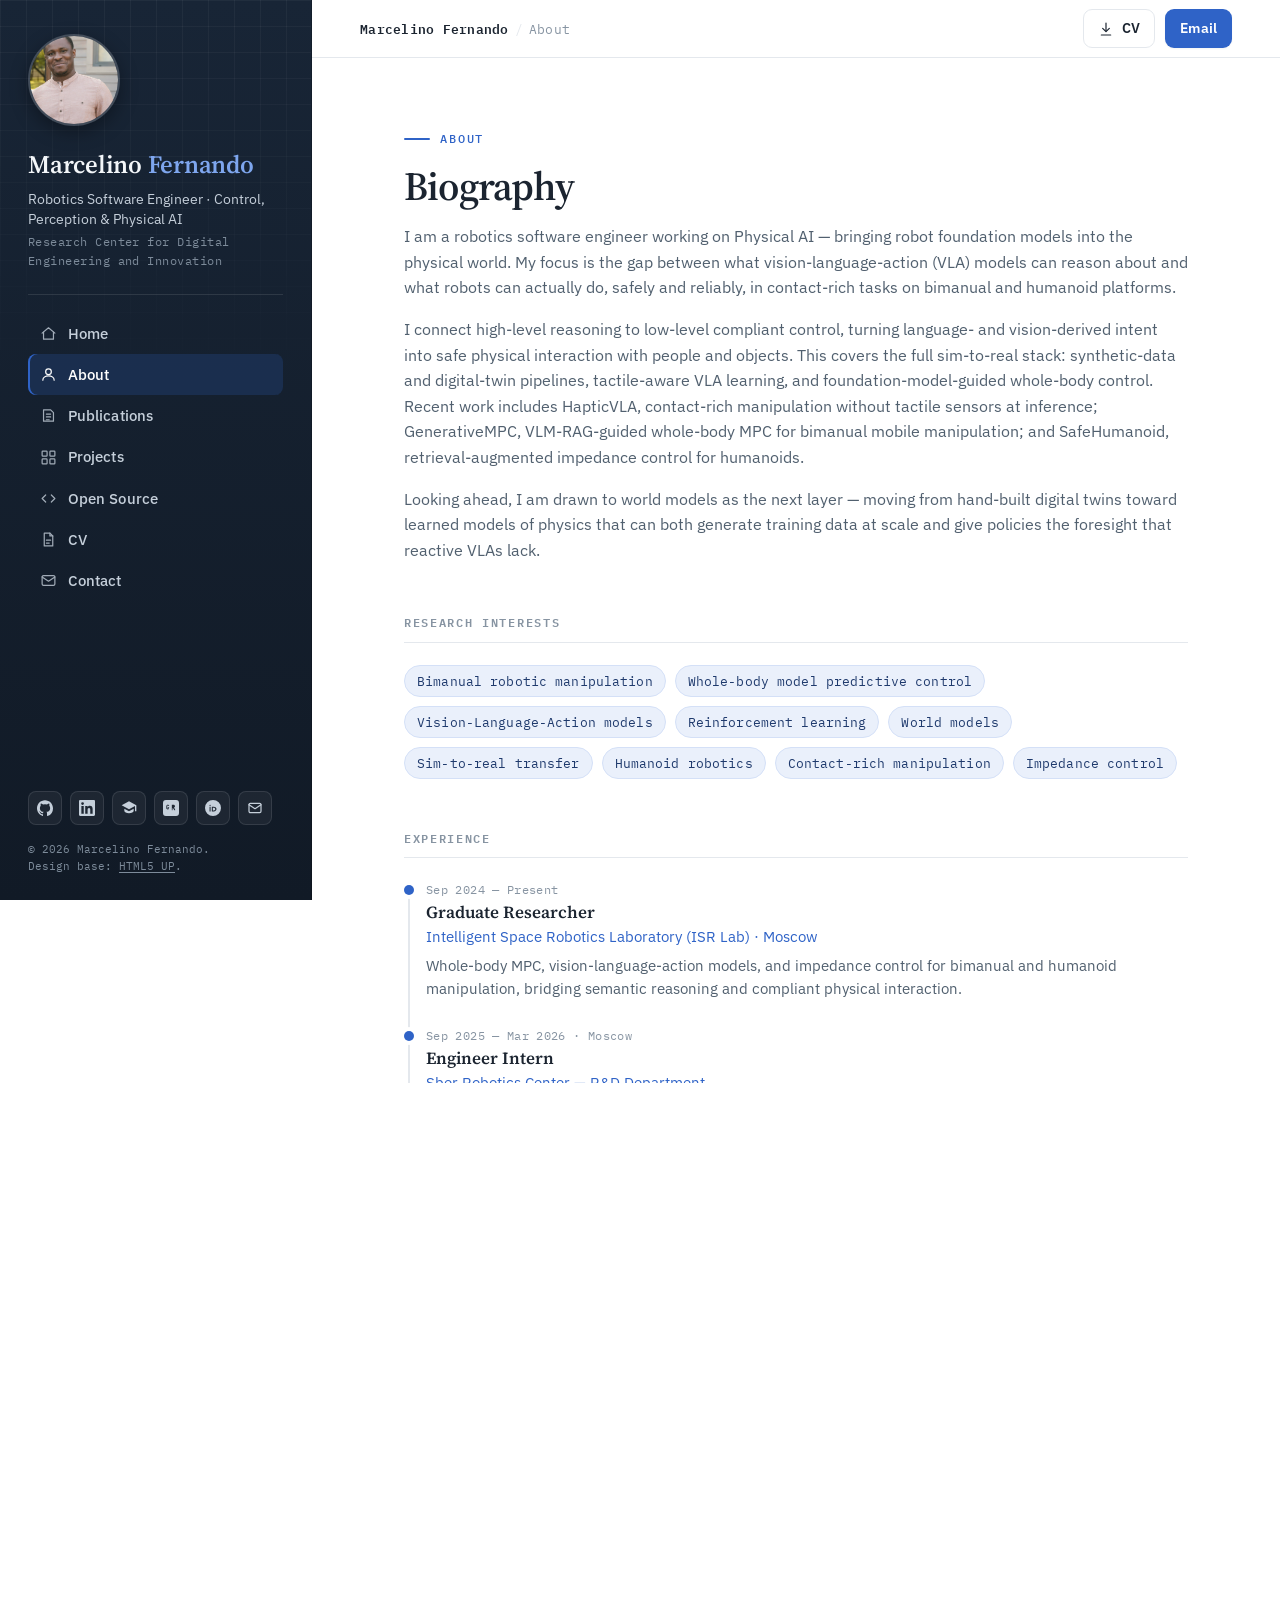
==== about.html @ 9e0f26bd "Launch personal website" ====
<!DOCTYPE html>
<!--
	Marcelino Fernando — About. HTML5 UP "Prologue" base (html5up.net, CCA 3.0).
-->
<html lang="en">
	<head>
		<meta charset="utf-8" />
		<title>About — Marcelino Fernando</title>
		<meta name="viewport" content="width=device-width, initial-scale=1" />
		<meta name="description" content="About Marcelino Fernando — biography, research interests, experience, awards, and personal interests." />
		<link rel="stylesheet" href="assets/css/design.css" />
	</head>
	<body>

		<aside class="sidebar" id="sidebar">
			<div class="side-id">
				<img class="side-photo" src="images/profile.jpg" alt="Portrait of Marcelino Fernando" />
				<p class="side-name">Marcelino <span class="me">Fernando</span></p>
				<p class="side-role">Robotics Software Engineer · Control, Perception &amp; Physical AI</p>
				<p class="side-affil">Research Center for Digital Engineering and Innovation</p>
			</div>
			<div class="side-divider"></div>
			<nav class="nav" aria-label="Primary">
				<ul>
					<li><a href="index.html"><svg class="nav-ico" viewBox="0 0 24 24" fill="none" stroke="currentColor" stroke-width="1.7" stroke-linecap="round" stroke-linejoin="round" aria-hidden="true"><path d="M3 11.5 12 4l9 7.5"/><path d="M5 10v10h14V10"/></svg>Home</a></li>
					<li><a href="about.html" class="active"><svg class="nav-ico" viewBox="0 0 24 24" fill="none" stroke="currentColor" stroke-width="1.7" stroke-linecap="round" stroke-linejoin="round" aria-hidden="true"><circle cx="12" cy="8" r="4"/><path d="M4 20c0-4 4-6 8-6s8 2 8 6"/></svg>About</a></li>
					<li><a href="publications.html"><svg class="nav-ico" viewBox="0 0 24 24" fill="none" stroke="currentColor" stroke-width="1.7" stroke-linecap="round" stroke-linejoin="round" aria-hidden="true"><path d="M5 4h10l4 4v12H5z"/><path d="M9 10h6M9 14h6M9 18h4"/></svg>Publications</a></li>
					<li><a href="projects.html"><svg class="nav-ico" viewBox="0 0 24 24" fill="none" stroke="currentColor" stroke-width="1.7" stroke-linecap="round" stroke-linejoin="round" aria-hidden="true"><rect x="3" y="3" width="7" height="7" rx="1"/><rect x="14" y="3" width="7" height="7" rx="1"/><rect x="3" y="14" width="7" height="7" rx="1"/><rect x="14" y="14" width="7" height="7" rx="1"/></svg>Projects</a></li>
					<li><a href="code.html"><svg class="nav-ico" viewBox="0 0 24 24" fill="none" stroke="currentColor" stroke-width="1.7" stroke-linecap="round" stroke-linejoin="round" aria-hidden="true"><path d="m8 7-5 5 5 5"/><path d="m16 7 5 5-5 5"/></svg>Open Source</a></li>
					<li><a href="cv.html"><svg class="nav-ico" viewBox="0 0 24 24" fill="none" stroke="currentColor" stroke-width="1.7" stroke-linecap="round" stroke-linejoin="round" aria-hidden="true"><path d="M6 3h8l4 4v14H6z"/><path d="M14 3v4h4"/><path d="M9 13h6M9 17h4"/></svg>CV</a></li>
					<li><a href="contact.html"><svg class="nav-ico" viewBox="0 0 24 24" fill="none" stroke="currentColor" stroke-width="1.7" stroke-linecap="round" stroke-linejoin="round" aria-hidden="true"><rect x="3" y="5" width="18" height="14" rx="2"/><path d="m3 7 9 6 9-6"/></svg>Contact</a></li>
				</ul>
			</nav>
			<div class="side-foot">
				<ul class="socials">
					<li><a href="https://github.com/fermarc98" title="GitHub" aria-label="GitHub" target="_blank" rel="noopener"><svg viewBox="0 0 24 24" fill="currentColor" aria-hidden="true"><path d="M12 .5C5.37.5 0 5.87 0 12.5c0 5.3 3.44 9.8 8.21 11.38.6.11.82-.26.82-.58v-2.02c-3.34.73-4.04-1.61-4.04-1.61-.55-1.39-1.34-1.76-1.34-1.76-1.09-.75.08-.73.08-.73 1.2.08 1.84 1.24 1.84 1.24 1.07 1.83 2.81 1.3 3.5.99.11-.78.42-1.3.76-1.6-2.67-.3-5.47-1.34-5.47-5.96 0-1.32.47-2.39 1.24-3.23-.12-.31-.54-1.53.12-3.18 0 0 1.01-.32 3.3 1.23a11.5 11.5 0 0 1 6.01 0c2.29-1.55 3.3-1.23 3.3-1.23.66 1.65.24 2.87.12 3.18.77.84 1.24 1.91 1.24 3.23 0 4.63-2.81 5.65-5.49 5.95.43.37.81 1.1.81 2.22v3.29c0 .32.22.7.83.58A12 12 0 0 0 24 12.5C24 5.87 18.63.5 12 .5z"/></svg></a></li>
					<li><a href="https://linkedin.com/in/marcfernando98" title="LinkedIn" aria-label="LinkedIn" target="_blank" rel="noopener"><svg viewBox="0 0 24 24" fill="currentColor" aria-hidden="true"><path d="M20.45 20.45h-3.56v-5.57c0-1.33-.02-3.04-1.85-3.04-1.85 0-2.14 1.45-2.14 2.94v5.67H9.34V9h3.42v1.56h.05c.48-.9 1.64-1.85 3.37-1.85 3.6 0 4.27 2.37 4.27 5.46v6.28zM5.34 7.43a2.06 2.06 0 1 1 0-4.13 2.06 2.06 0 0 1 0 4.13zM7.12 20.45H3.56V9h3.56v11.45zM22.22 0H1.77C.79 0 0 .77 0 1.72v20.56C0 23.23.79 24 1.77 24h20.45c.98 0 1.78-.77 1.78-1.72V1.72C24 .77 23.2 0 22.22 0z"/></svg></a></li>
					<li><a href="https://scholar.google.com/citations?user=y-iys9YAAAAJ&amp;hl=en" title="Google Scholar" aria-label="Google Scholar" target="_blank" rel="noopener"><svg viewBox="0 0 24 24" fill="currentColor" aria-hidden="true"><path d="M12 2 1 8l11 6 9-4.91V17h2V8L12 2zM5 13.18v3.39C5 18.23 8.13 20 12 20s7-1.77 7-3.43v-3.39l-7 3.82-7-3.82z"/></svg></a></li>
					<li><a href="https://www.researchgate.net/profile/Marcelino-Fernando" title="ResearchGate" aria-label="ResearchGate" target="_blank" rel="noopener"><svg viewBox="0 0 24 24" fill="currentColor" aria-hidden="true"><path d="M19.59 0H4.41A4.41 4.41 0 0 0 0 4.41v15.18A4.41 4.41 0 0 0 4.41 24h15.18A4.41 4.41 0 0 0 24 19.59V4.41A4.41 4.41 0 0 0 19.59 0zM8.79 13.62c-.4.4-.95.6-1.62.6-.66 0-1.2-.2-1.6-.6-.4-.41-.6-.97-.6-1.67V9.49c0-.7.2-1.26.6-1.67.4-.4.94-.6 1.6-.6.66 0 1.21.2 1.61.6.27.28.45.63.53 1.06l-1 .2a1 1 0 0 0-.28-.56.96.96 0 0 0-.7-.25c-.32 0-.57.1-.74.3-.18.21-.27.5-.27.87v2.2c0 .37.09.66.27.86.17.2.42.3.75.3.32 0 .56-.1.72-.3.13-.16.2-.39.2-.67v-.4H6.91v-.93h2.21v1.21c0 .69-.2 1.24-.6 1.66zm9.45 1.9h-1.2l-1.88-3.13h-.9v3.13h-1.01V7.3h2.32c.75 0 1.34.18 1.76.55.42.37.63.88.63 1.54 0 .5-.13.93-.4 1.26-.25.31-.59.51-1.02.62l1.7 3.25z"/></svg></a></li>
					<li><a href="https://orcid.org/0000-0001-8619-2127" title="ORCID" aria-label="ORCID" target="_blank" rel="noopener"><svg viewBox="0 0 24 24" fill="currentColor" aria-hidden="true"><path d="M12 0a12 12 0 1 0 0 24 12 12 0 0 0 0-24zM7.6 7.02a.96.96 0 1 1 0 1.93.96.96 0 0 1 0-1.93zM6.83 10.1h1.54v7.06H6.83V10.1zm3.4 0h2.96c2.82 0 4.06 2.02 4.06 3.53 0 1.64-1.28 3.53-4.04 3.53h-2.98V10.1zm1.54 1.38v4.3h1.32c1.88 0 2.31-1.43 2.31-2.15 0-1.17-.75-2.15-2.36-2.15h-1.27z"/></svg></a></li>
					<li><a href="mailto:themarcfernando98@gmail.com" title="Email" aria-label="Email"><svg viewBox="0 0 24 24" fill="none" stroke="currentColor" stroke-width="1.8" stroke-linecap="round" stroke-linejoin="round" aria-hidden="true"><rect x="3" y="5" width="18" height="14" rx="2"/><path d="m3 7 9 6 9-6"/></svg></a></li>
				</ul>
				<p class="side-copy">
					&copy; <span id="year">2026</span> Marcelino Fernando.<br />
					Design base: <a href="https://html5up.net" target="_blank" rel="noopener">HTML5 UP</a>.
				</p>
			</div>
		</aside>

		<div class="scrim" id="scrim" hidden></div>

		<div class="main">
			<header class="topbar">
				<button class="menu-btn" id="menuBtn" aria-label="Open menu" aria-controls="sidebar" aria-expanded="false">
					<svg viewBox="0 0 24 24" fill="none" stroke="currentColor" stroke-width="1.8" stroke-linecap="round" aria-hidden="true"><path d="M4 7h16M4 12h16M4 17h16"/></svg>
					Menu
				</button>
				<span class="crumb"><b>Marcelino Fernando</b><span class="sep">/</span>About</span>
				<span class="spacer"></span>
				<div class="topbar-actions">
					<a class="btn ghost small topbar-link" href="files/cv.pdf" target="_blank" rel="noopener">
						<svg viewBox="0 0 24 24" fill="none" stroke="currentColor" stroke-width="1.8" stroke-linecap="round" stroke-linejoin="round" aria-hidden="true"><path d="M12 3v12"/><path d="m7 11 5 5 5-5"/><path d="M5 21h14"/></svg>
						CV
					</a>
					<a class="btn primary small topbar-link" href="mailto:themarcfernando98@gmail.com">Email</a>
				</div>
			</header>

			<main class="content">
				<p class="eyebrow">About</p>
				<h1 class="page-title">Biography</h1>

				<section class="prose">
					<p>I am a robotics software engineer working on Physical AI — bringing robot foundation models into the physical world. My focus is the gap between what vision-language-action (VLA) models can reason about and what robots can actually do, safely and reliably, in contact-rich tasks on bimanual and humanoid platforms.</p>
					<p>I connect high-level reasoning to low-level compliant control, turning language- and vision-derived intent into safe physical interaction with people and objects. This covers the full sim-to-real stack: synthetic-data and digital-twin pipelines, tactile-aware VLA learning, and foundation-model-guided whole-body control. Recent work includes HapticVLA, contact-rich manipulation without tactile sensors at inference; GenerativeMPC, VLM-RAG-guided whole-body MPC for bimanual mobile manipulation; and SafeHumanoid, retrieval-augmented impedance control for humanoids.</p>
					<p>Looking ahead, I am drawn to world models as the next layer — moving from hand-built digital twins toward learned models of physics that can both generate training data at scale and give policies the foresight that reactive VLAs lack.</p>
				</section>

				<!-- Research Interests -->
				<section class="section">
					<h2 class="section-head">Research Interests</h2>
					<div class="chips">
						<span class="chip accent">Bimanual robotic manipulation</span>
						<span class="chip accent">Whole-body model predictive control</span>
						<span class="chip accent">Vision-Language-Action models</span>
						<span class="chip accent">Reinforcement learning</span>
						<span class="chip accent">World models</span>
						<span class="chip accent">Sim-to-real transfer</span>
						<span class="chip accent">Humanoid robotics</span>
						<span class="chip accent">Contact-rich manipulation</span>
						<span class="chip accent">Impedance control</span>
					</div>
				</section>

				<!-- Experience -->
				<section class="section">
					<h2 class="section-head">Experience</h2>
					<ul class="timeline">
						<li class="tl-item">
							<p class="tl-date">Sep 2024 — Present</p>
							<h3 class="tl-role">Graduate Researcher</h3>
							<p class="tl-org">Intelligent Space Robotics Laboratory (ISR Lab) · Moscow</p>
							<p class="tl-desc">Whole-body MPC, vision-language-action models, and impedance control for bimanual and humanoid manipulation, bridging semantic reasoning and compliant physical interaction.</p>
						</li>
						<li class="tl-item">
							<p class="tl-date">Sep 2025 — Mar 2026 · Moscow</p>
							<h3 class="tl-role">Engineer Intern</h3>
							<p class="tl-org">Sber Robotics Center — R&amp;D Department</p>
							<p class="tl-desc">Vision-Language-Action foundation models: large-scale manipulation data engineering, teleoperation-based demonstration collection, and policy evaluation for bimanual and humanoid robotic systems.</p>
						</li>
						<li class="tl-item">
							<p class="tl-date">Jun 2025 — Oct 2025</p>
							<h3 class="tl-role">Research Intern</h3>
							<p class="tl-org">MTS AI Research Division · Moscow</p>
							<p class="tl-desc">Developed real-time Cartesian MPC for the Unitree H1 humanoid for bimanual manipulation, achieving control latency under 10 ms with hardware-in-the-loop testing and sim-to-real calibration. Recognized with the Best Industrial Immersion Project award.</p>
						</li>
					</ul>
				</section>

				<!-- Awards & Honours -->
				<section class="section">
					<h2 class="section-head">Awards &amp; Honours</h2>
					<ul class="awards">
						<li><span class="yr">Feb 2026</span><span><b>Academic Excellence Scholarship</b> — Skoltech Scholarship Council (also Apr 2025 – Jan 2026).</span></li>
						<li><span class="yr">Feb 2026</span><span><b>Scholarship for Top Paper Development</b> — Skoltech.</span></li>
						<li><span class="yr">Oct 2025</span><span><b>Best Industrial Immersion Project 2025</b> — Skoltech Industrial Studies Department.</span></li>
						<li><span class="yr">Mar 2023</span><span><b>Best Conference Paper Award</b> — 29th International Scientific Conference.</span></li>
						<li><span class="yr">Jul 2022</span><span><b>Diploma of Merit</b> — Embassy of Angola, for Outstanding Academic Performance.</span></li>
					</ul>
				</section>

				<!-- Personal Interests -->
				<section class="section">
					<h2 class="section-head">Personal Interests</h2>
					<div class="prose">
						<p>Outside robotics, I enjoy coffee, reading, photography, sports, and attending robotics or technology events.</p>
					</div>
					<div class="interests">
						<div class="interest">
							<span class="ico"><svg viewBox="0 0 24 24" fill="none" stroke="currentColor" stroke-width="1.7" stroke-linecap="round" stroke-linejoin="round" aria-hidden="true"><path d="M4 8h13v4a5 5 0 0 1-5 5H9a5 5 0 0 1-5-5V8z"/><path d="M17 9h2a2 2 0 0 1 0 4h-2"/><path d="M8 2v2M11.5 2v2"/></svg></span>
							<span>Coffee</span>
						</div>
						<div class="interest">
							<span class="ico"><svg viewBox="0 0 24 24" fill="none" stroke="currentColor" stroke-width="1.7" stroke-linecap="round" stroke-linejoin="round" aria-hidden="true"><path d="M12 6c-2-1.4-5-1.4-7 0v12c2-1.4 5-1.4 7 0 2-1.4 5-1.4 7 0V6c-2-1.4-5-1.4-7 0z"/><path d="M12 6v12"/></svg></span>
							<span>Reading</span>
						</div>
						<div class="interest">
							<span class="ico"><svg viewBox="0 0 24 24" fill="none" stroke="currentColor" stroke-width="1.7" stroke-linecap="round" stroke-linejoin="round" aria-hidden="true"><path d="M3 8a2 2 0 0 1 2-2h2l1.5-2h7L19 6h0a2 2 0 0 1 2 2v9a2 2 0 0 1-2 2H5a2 2 0 0 1-2-2z"/><circle cx="12" cy="13" r="3.5"/></svg></span>
							<span>Photography</span>
						</div>
						<div class="interest">
							<span class="ico"><svg viewBox="0 0 24 24" fill="none" stroke="currentColor" stroke-width="1.7" stroke-linecap="round" stroke-linejoin="round" aria-hidden="true"><path d="M3 12h4l2-6 4 13 2.5-7H21"/></svg></span>
							<span>Sports</span>
						</div>
						<div class="interest">
							<span class="ico"><svg viewBox="0 0 24 24" fill="none" stroke="currentColor" stroke-width="1.7" stroke-linecap="round" stroke-linejoin="round" aria-hidden="true"><rect x="5" y="8" width="14" height="11" rx="2"/><path d="M12 8V4.5"/><circle cx="12" cy="3.2" r="1.2"/><circle cx="9.5" cy="13" r="1"/><circle cx="14.5" cy="13" r="1"/><path d="M9.5 16.5h5"/></svg></span>
							<span>Robotics Events</span>
						</div>
					</div>
				</section>
			</main>
		</div>

		<script src="assets/js/site.js"></script>
	</body>
</html>
---- assets/css/design.css ----
@import url('https://fonts.googleapis.com/css2?family=Source+Serif+4:opsz,wght@8..60,400;8..60,500;8..60,600;8..60,700&family=IBM+Plex+Sans:wght@400;500;600;700&family=IBM+Plex+Mono:wght@400;500;600&display=swap');

/*
	Marcelino Fernando — Academic / Robotics website
	Design system implemented per design-handoff.md (HTML5 UP base, no framework).
*/

/* ============================================================
	Tokens
	============================================================ */
:root {
	/* Text */
	--ink: #1b2430;
	--ink-soft: #51606f;
	--ink-faint: #8794a2;

	/* Surfaces */
	--bg: #ffffff;
	--bg-soft: #f6f8fa;
	--bg-sunken: #eef1f5;
	--line: #e4e8ed;

	/* Sidebar */
	--side-grad-a: #182536;
	--side-grad-b: #111a26;
	--side-head: #f3f6f9;
	--side-text: #c5cfda;
	--side-muted: #7d8b9a;
	--side-line: rgba(255, 255, 255, .10);
	--side-hover: rgba(255, 255, 255, .06);

	/* Accent */
	--accent: #2f63c7;
	--accent-strong: #244e9e;
	--accent-tint: #eaf0fb;
	--accent-ink: #1f3a6d;

	/* Status */
	--ok: #2f7d54;        --ok-bg: #e7f3ec;
	--warn: #9a6b1c;      --warn-bg: #f7efe1;
	--info: #2f63c7;      --info-bg: #eaf0fb;
	--gray: #5c6b7a;      --gray-bg: #eef1f5;
	--gold: #8a6d12;      --gold-bg: #f6efd6;

	/* Type */
	--serif: 'Source Serif 4', Georgia, 'Times New Roman', serif;
	--sans: 'IBM Plex Sans', -apple-system, BlinkMacSystemFont, 'Segoe UI', Roboto, sans-serif;
	--mono: 'IBM Plex Mono', ui-monospace, SFMono-Regular, Menlo, Consolas, monospace;

	/* Geometry */
	--sidebar-w: 312px;
	--topbar-h: 58px;
	--maxw: 880px;
	--radius: 10px;
	--shadow-sm: 0 1px 2px rgba(20, 30, 45, .05);
	--shadow-md: 0 6px 22px rgba(20, 30, 45, .10);
	--shadow-lg: 0 14px 38px rgba(20, 30, 45, .14);
}

/* ============================================================
	Reset / base
	============================================================ */
*, *::before, *::after { box-sizing: border-box; }

html { -webkit-text-size-adjust: 100%; scroll-behavior: smooth; }

body {
	margin: 0;
	font-family: var(--sans);
	font-size: 16px;
	line-height: 1.6;
	color: var(--ink);
	background: var(--bg);
	-webkit-font-smoothing: antialiased;
	text-rendering: optimizeLegibility;
}

img { max-width: 100%; display: block; }

a { color: var(--accent); text-decoration: none; }
a:hover { color: var(--accent-strong); }

h1, h2, h3, h4 { font-family: var(--serif); color: var(--ink); margin: 0; line-height: 1.2; }

p { margin: 0 0 1rem; }
p:last-child { margin-bottom: 0; }

:focus-visible {
	outline: 2px solid var(--accent);
	outline-offset: 2px;
	border-radius: 4px;
}

/* ============================================================
	Shell layout
	============================================================ */
.layout { min-height: 100vh; }

/* ---- Sidebar ---- */
.sidebar {
	position: fixed;
	top: 0; left: 0; bottom: 0;
	width: var(--sidebar-w);
	display: flex;
	flex-direction: column;
	padding: 34px 28px 24px;
	color: var(--side-text);
	background:
		linear-gradient(180deg, var(--side-grad-a) 0%, var(--side-grad-b) 100%);
	border-right: 1px solid rgba(0, 0, 0, .2);
	overflow-y: auto;
	z-index: 60;
}

/* faint engineering grid texture, fading from the top */
.sidebar::before {
	content: "";
	position: absolute;
	inset: 0;
	pointer-events: none;
	background-image:
		linear-gradient(rgba(255, 255, 255, .045) 1px, transparent 1px),
		linear-gradient(90deg, rgba(255, 255, 255, .045) 1px, transparent 1px);
	background-size: 26px 26px;
	-webkit-mask-image: linear-gradient(180deg, #000 0%, transparent 45%);
	        mask-image: linear-gradient(180deg, #000 0%, transparent 45%);
}

.sidebar > * { position: relative; z-index: 1; }

.side-id { text-align: left; }

.side-photo {
	width: 92px; height: 92px;
	border-radius: 50%;
	object-fit: cover;
	object-position: 50% 35%; /* bias crop toward the face (portrait is top-weighted) */
	border: 2px solid rgba(255, 255, 255, .18);
	box-shadow: 0 6px 18px rgba(0, 0, 0, .35);
	margin-bottom: 18px;
}

.side-name {
	font-family: var(--serif);
	font-size: 25px;
	font-weight: 600;
	letter-spacing: -.01em;
	color: var(--side-head);
	margin: 0 0 6px;
}
.side-name .me { color: #7ea6ee; }

.side-role {
	font-size: 13.5px;
	color: var(--side-text);
	margin: 0 0 4px;
	line-height: 1.45;
}

.side-affil {
	font-family: var(--mono);
	font-size: 11.5px;
	letter-spacing: .04em;
	color: var(--side-muted);
	margin: 0;
}

.side-divider {
	height: 1px;
	background: var(--side-line);
	margin: 24px 0 18px;
}

/* ---- Sidebar nav ---- */
.nav { margin-bottom: auto; }
.nav ul { list-style: none; margin: 0; padding: 0; }
.nav li { margin: 0; }

.nav a {
	display: flex;
	align-items: center;
	gap: 11px;
	padding: 9px 12px;
	border-radius: 8px;
	color: var(--side-text);
	font-size: 14.5px;
	font-weight: 500;
	letter-spacing: .005em;
	transition: background-color .15s ease, color .15s ease;
}
.nav a:hover { background: var(--side-hover); color: var(--side-head); }
.nav a .nav-ico { width: 17px; height: 17px; flex: 0 0 17px; opacity: .8; }

.nav a.active {
	background: rgba(47, 99, 199, .20);
	color: #fff;
	box-shadow: inset 2px 0 0 var(--accent);
}
.nav a.active .nav-ico { opacity: 1; }

/* ---- Sidebar socials + copyright ---- */
.side-foot { margin-top: 22px; }

.socials {
	list-style: none;
	display: flex;
	flex-wrap: wrap;
	gap: 8px;
	margin: 0 0 16px;
	padding: 0;
}
.socials a {
	display: inline-flex;
	align-items: center;
	justify-content: center;
	width: 34px; height: 34px;
	border-radius: 8px;
	color: var(--side-text);
	background: rgba(255, 255, 255, .05);
	border: 1px solid var(--side-line);
	transition: background-color .15s ease, color .15s ease, transform .15s ease;
}
.socials a:hover {
	background: var(--accent);
	color: #fff;
	border-color: var(--accent);
	transform: translateY(-2px);
}
.socials svg { width: 16px; height: 16px; }

.side-copy {
	font-family: var(--mono);
	font-size: 11px;
	line-height: 1.6;
	color: var(--side-muted);
}
.side-copy a { color: var(--side-muted); text-decoration: underline; text-underline-offset: 2px; }
.side-copy a:hover { color: var(--side-text); }

/* ---- Main column ---- */
.main {
	margin-left: var(--sidebar-w);
	min-height: 100vh;
	display: flex;
	flex-direction: column;
}

/* ---- Topbar ---- */
.topbar {
	position: sticky;
	top: 0;
	z-index: 50;
	height: var(--topbar-h);
	display: flex;
	align-items: center;
	gap: 14px;
	padding: 0 clamp(20px, 4vw, 48px);
	background: rgba(255, 255, 255, .82);
	-webkit-backdrop-filter: saturate(150%) blur(10px);
	        backdrop-filter: saturate(150%) blur(10px);
	border-bottom: 1px solid var(--line);
}

.topbar .crumb {
	font-family: var(--mono);
	font-size: 12.5px;
	color: var(--ink-faint);
	letter-spacing: .02em;
	white-space: nowrap;
	overflow: hidden;
	text-overflow: ellipsis;
}
.topbar .crumb b { color: var(--ink); font-weight: 600; }
.topbar .crumb .sep { color: var(--line); padding: 0 6px; }

.topbar .spacer { flex: 1 1 auto; }

.topbar-actions { display: flex; align-items: center; gap: 10px; }

.menu-btn {
	display: none;
	align-items: center;
	gap: 8px;
	border: 1px solid var(--line);
	background: var(--bg);
	color: var(--ink);
	font-family: var(--mono);
	font-size: 12px;
	letter-spacing: .04em;
	text-transform: uppercase;
	padding: 7px 11px;
	border-radius: 8px;
	cursor: pointer;
}
.menu-btn svg { width: 15px; height: 15px; }

/* ---- Content container ---- */
.content {
	width: 100%;
	max-width: var(--maxw);
	margin: 0 auto;
	padding: clamp(34px, 5vw, 64px) clamp(20px, 4vw, 48px) 84px;
	flex: 1 1 auto;
}

/* Entrance animation (gated by reduced-motion) */
.content > * { animation: rise .5s ease both; }
@keyframes rise {
	from { opacity: 0; transform: translateY(8px); }
	to { opacity: 1; transform: none; }
}

/* ============================================================
	Page intro pattern
	============================================================ */
.eyebrow {
	display: inline-flex;
	align-items: center;
	gap: 10px;
	font-family: var(--mono);
	font-size: 11.5px;
	font-weight: 500;
	letter-spacing: .16em;
	text-transform: uppercase;
	color: var(--accent);
	margin: 0 0 14px;
}
.eyebrow::before {
	content: "";
	width: 26px; height: 2px;
	background: var(--accent);
	border-radius: 2px;
}

.page-title {
	font-size: clamp(30px, 4.4vw, 40px);
	font-weight: 600;
	letter-spacing: -.02em;
	margin: 0 0 14px;
}

.lead {
	font-size: 18px;
	line-height: 1.6;
	color: var(--ink-soft);
	max-width: 62ch;
	margin: 0 0 8px;
}

.section { margin-top: 52px; }
.section:first-of-type { margin-top: 40px; }

.section-head {
	font-family: var(--mono);
	font-size: 12px;
	font-weight: 600;
	letter-spacing: .14em;
	text-transform: uppercase;
	color: var(--ink-faint);
	padding-bottom: 12px;
	margin-bottom: 22px;
	border-bottom: 1px solid var(--line);
}

/* ============================================================
	Hero (home)
	============================================================ */
.hero { margin-bottom: 8px; }
.hero .welcome {
	font-family: var(--mono);
	font-size: 12px;
	letter-spacing: .16em;
	text-transform: uppercase;
	color: var(--accent);
	margin: 0 0 16px;
}
.hero-name {
	font-size: clamp(34px, 5.4vw, 52px);
	font-weight: 600;
	letter-spacing: -.025em;
	margin: 0 0 12px;
}
.hero-name .me { color: var(--accent); }
.hero-tag {
	font-size: 19px;
	color: var(--ink-soft);
	max-width: 60ch;
	margin: 0 0 26px;
}
.hero-cta { display: flex; flex-wrap: wrap; gap: 12px; }

/* ============================================================
	Buttons
	============================================================ */
.btn {
	display: inline-flex;
	align-items: center;
	gap: 8px;
	font-family: var(--sans);
	font-size: 14.5px;
	font-weight: 600;
	letter-spacing: .01em;
	padding: 11px 18px;
	border-radius: 9px;
	border: 1px solid transparent;
	cursor: pointer;
	transition: background-color .15s ease, border-color .15s ease, color .15s ease, transform .15s ease, box-shadow .15s ease;
}
.btn svg { width: 16px; height: 16px; }
.btn.primary {
	background: var(--accent);
	color: #fff;
	box-shadow: var(--shadow-sm);
}
.btn.primary:hover { background: var(--accent-strong); color: #fff; transform: translateY(-1px); box-shadow: var(--shadow-md); }
.btn.ghost {
	background: var(--bg);
	color: var(--ink);
	border-color: var(--line);
}
.btn.ghost:hover { border-color: var(--accent); color: var(--accent); transform: translateY(-1px); }
.btn.small { padding: 8px 14px; font-size: 13.5px; }

/* ============================================================
	Chips / tags / pills
	============================================================ */
.chips { display: flex; flex-wrap: wrap; gap: 9px; }

.chip {
	display: inline-flex;
	align-items: center;
	font-family: var(--mono);
	font-size: 12.5px;
	letter-spacing: .01em;
	color: var(--ink-soft);
	background: var(--bg-soft);
	border: 1px solid var(--line);
	border-radius: 999px;
	padding: 5px 12px;
	white-space: nowrap;
}
.chip.accent {
	color: var(--accent-ink);
	background: var(--accent-tint);
	border-color: #d4e0f7;
}

.tag {
	font-family: var(--mono);
	font-size: 11px;
	font-weight: 600;
	letter-spacing: .08em;
	text-transform: uppercase;
	color: var(--accent);
}

.pill {
	display: inline-flex;
	align-items: center;
	gap: 6px;
	font-family: var(--mono);
	font-size: 11px;
	font-weight: 600;
	letter-spacing: .07em;
	text-transform: uppercase;
	padding: 3px 9px 3px 8px;
	border-radius: 999px;
}
.pill::before { content: ""; width: 6px; height: 6px; border-radius: 50%; background: currentColor; }
.pill.submitted { color: var(--warn); background: var(--warn-bg); }
.pill.accepted  { color: var(--ok);   background: var(--ok-bg); }
.pill.inprint   { color: var(--info); background: var(--info-bg); }
.pill.published { color: var(--gray); background: var(--gray-bg); }
.pill.award     { color: var(--gold); background: var(--gold-bg); }

/* ============================================================
	Placeholder media (CSS-only)
	============================================================ */
.ph {
	position: relative;
	width: 100%;
	background-color: var(--bg-sunken);
	background-image: repeating-linear-gradient(
		135deg,
		rgba(135, 148, 162, .12) 0,
		rgba(135, 148, 162, .12) 1px,
		transparent 1px,
		transparent 11px
	);
	overflow: hidden;
}
.ph::after {
	content: attr(data-label);
	position: absolute;
	inset: 0;
	display: flex;
	align-items: center;
	justify-content: center;
	padding: 14px;
	text-align: center;
	font-family: var(--mono);
	font-size: 12px;
	letter-spacing: .03em;
	color: var(--ink-faint);
}
.r16x9 { aspect-ratio: 16 / 9; }
.r16x10 { aspect-ratio: 16 / 10; }
.r4x3 { aspect-ratio: 4 / 3; }
.r1x1 { aspect-ratio: 1 / 1; }
.thumb { border-bottom: 1px solid var(--line); }

/* ============================================================
	News list
	============================================================ */
.news { display: flex; flex-direction: column; }
.news-item {
	display: grid;
	grid-template-columns: 84px 1fr;
	gap: 18px;
	padding: 16px 0;
	border-top: 1px solid var(--line);
}
.news-item:first-child { border-top: 0; padding-top: 0; }
.news-date {
	font-family: var(--mono);
	font-size: 13px;
	color: var(--ink-faint);
	padding-top: 1px;
}
.news-body { color: var(--ink-soft); }
.news-body .tag { margin-right: 8px; }
.news-body a { font-weight: 500; }

/* ============================================================
	Cards (projects)
	============================================================ */
.cards {
	display: grid;
	gap: 20px;
	grid-template-columns: repeat(2, 1fr);
}
.cards.featured { grid-template-columns: repeat(3, 1fr); }

.card {
	display: flex;
	flex-direction: column;
	background: var(--bg);
	border: 1px solid var(--line);
	border-radius: var(--radius);
	box-shadow: var(--shadow-sm);
	overflow: hidden;
	transition: transform .18s ease, box-shadow .18s ease, border-color .18s ease;
}
.card:hover {
	transform: translateY(-3px);
	box-shadow: var(--shadow-md);
	border-color: #c8d6ec;
}
/* Real card media (image / GIF). Same 16:10 box as the .ph placeholder. */
.card-media {
	width: 100%;
	aspect-ratio: 16 / 10;
	object-fit: cover;
	display: block;
	border-bottom: 1px solid var(--line);
	background: var(--bg-sunken);
}
.card-media.contain { object-fit: contain; padding: 8px; }

.card-body { padding: 18px 18px 20px; display: flex; flex-direction: column; flex: 1 1 auto; }
.card-title {
	font-family: var(--serif);
	font-size: 19px;
	font-weight: 600;
	letter-spacing: -.01em;
	margin: 0 0 8px;
}
.card-desc { color: var(--ink-soft); font-size: 14.5px; margin: 0 0 14px; }
.card .chips { margin-bottom: 14px; }
.cmeta {
	margin-top: auto;
	padding-top: 12px;
	border-top: 1px solid var(--line);
	display: flex;
	align-items: center;
	justify-content: space-between;
	gap: 10px;
}
.cmeta .venue {
	font-family: var(--mono);
	font-size: 11.5px;
	letter-spacing: .04em;
	color: var(--ink-faint);
}
.cmeta .more {
	font-family: var(--mono);
	font-size: 12px;
	font-weight: 500;
	color: var(--accent);
	white-space: nowrap;
}
.card:hover .cmeta .more { color: var(--accent-strong); }

/* Featured cards: slightly tighter title on home */
.cards.featured .card-title { font-size: 17.5px; }
.cards.featured .card-desc { font-size: 14px; }

/* ============================================================
	Publications
	============================================================ */
.subhead {
	font-family: var(--mono);
	font-size: 12px;
	font-weight: 600;
	letter-spacing: .12em;
	text-transform: uppercase;
	color: var(--ink-faint);
	margin: 40px 0 4px;
	padding-bottom: 10px;
	border-bottom: 1px solid var(--line);
}
.subhead:first-child { margin-top: 0; }

.pub {
	display: grid;
	grid-template-columns: 78px 1fr;
	gap: 20px;
	padding: 20px 0;
	border-bottom: 1px solid var(--line);
}
.venue-badge {
	display: flex;
	flex-direction: column;
	align-items: center;
	justify-content: center;
	gap: 2px;
	height: 64px;
	border: 1px solid var(--line);
	border-radius: 8px;
	background: var(--bg-soft);
	font-family: var(--mono);
	text-align: center;
}
.venue-badge .v-name { font-size: 13px; font-weight: 600; color: var(--ink); letter-spacing: .02em; }
.venue-badge .v-year { font-size: 11.5px; color: var(--ink-faint); }

.pub-body { min-width: 0; }
.pub-status { margin-bottom: 8px; }
.pub-title {
	font-size: 16.5px;
	font-weight: 600;
	color: var(--ink);
	line-height: 1.4;
	margin: 0 0 6px;
	font-family: var(--sans);
}
.pub-authors { color: var(--ink-soft); font-size: 14.5px; margin: 0 0 4px; }
.pub-authors .me { color: var(--ink); font-weight: 600; }
.pub-venue { color: var(--ink-faint); font-size: 14px; margin: 0 0 12px; }
.pub-venue em { font-style: italic; }

.lk-row { display: flex; flex-wrap: wrap; gap: 8px; }
.lk {
	display: inline-flex;
	align-items: center;
	gap: 5px;
	font-family: var(--mono);
	font-size: 11.5px;
	font-weight: 500;
	letter-spacing: .03em;
	color: var(--ink-soft);
	background: var(--bg-soft);
	border: 1px solid var(--line);
	border-radius: 6px;
	padding: 4px 9px;
	transition: border-color .15s ease, color .15s ease, background-color .15s ease;
}
.lk:hover { color: var(--accent); border-color: var(--accent); background: var(--accent-tint); }
.lk svg { width: 12px; height: 12px; }

/* ============================================================
	Repo cards (open source)
	============================================================ */
.repos {
	display: grid;
	gap: 16px;
	grid-template-columns: repeat(2, 1fr);
	margin-top: 4px;
}
.repo {
	display: flex;
	flex-direction: column;
	gap: 10px;
	padding: 16px 16px 14px;
	border: 1px solid var(--line);
	border-radius: var(--radius);
	background: var(--bg);
	box-shadow: var(--shadow-sm);
	transition: border-color .15s ease, box-shadow .15s ease, transform .15s ease;
}
.repo:hover { border-color: var(--accent); box-shadow: var(--shadow-md); transform: translateY(-2px); }
.repo-top { display: flex; align-items: center; gap: 9px; }
.repo-top svg { width: 16px; height: 16px; color: var(--ink-faint); flex: 0 0 16px; }
.repo-name {
	font-family: var(--mono);
	font-size: 14px;
	font-weight: 600;
	color: var(--accent);
	white-space: nowrap;
	overflow: hidden;
	text-overflow: ellipsis;
}
.repo:hover .repo-name { color: var(--accent-strong); }
.repo-desc { color: var(--ink-soft); font-size: 14px; flex: 1 1 auto; }
.repo-foot {
	display: flex;
	align-items: center;
	justify-content: space-between;
	gap: 10px;
	font-family: var(--mono);
	font-size: 12px;
	color: var(--ink-faint);
}
.lang { display: inline-flex; align-items: center; gap: 6px; }
.lang .dot { width: 9px; height: 9px; border-radius: 50%; background: var(--accent); }
.lang .dot.py { background: #3572A5; }
.lang .dot.cpp { background: #f34b7d; }
.lang .dot.c { background: #555555; }
.lang .dot.rust { background: #dea584; }
.lang .dot.shell { background: #89e051; }
.repo-foot .cat {
	color: var(--ink-faint);
	background: var(--bg-soft);
	border: 1px solid var(--line);
	border-radius: 999px;
	padding: 2px 8px;
}

/* Empty-state for categories with no public repos yet */
.repo-empty {
	margin-top: 4px;
	padding: 16px 18px;
	border: 1px dashed var(--line);
	border-radius: var(--radius);
	background: var(--bg-soft);
	color: var(--ink-faint);
	font-size: 14px;
}

/* Planned (non-clickable) repo card */
.repo.planned {
	cursor: default;
	border-style: dashed;
}
.repo.planned:hover { border-color: var(--line); box-shadow: var(--shadow-sm); transform: none; }
.repo.planned .repo-name { color: var(--ink-faint); }

/* ============================================================
	About — timeline / awards / def list
	============================================================ */
.timeline { position: relative; margin: 0; padding: 0 0 0 22px; list-style: none; }
.timeline::before {
	content: "";
	position: absolute;
	left: 4px; top: 6px; bottom: 6px;
	width: 2px;
	background: var(--line);
}
.tl-item { position: relative; padding: 0 0 26px; }
.tl-item:last-child { padding-bottom: 0; }
.tl-item::before {
	content: "";
	position: absolute;
	left: -22px; top: 5px;
	width: 10px; height: 10px;
	border-radius: 50%;
	background: var(--accent);
	box-shadow: 0 0 0 4px var(--bg);
}
.tl-date {
	font-family: var(--mono);
	font-size: 12px;
	letter-spacing: .03em;
	color: var(--ink-faint);
	margin-bottom: 3px;
}
.tl-role { font-family: var(--serif); font-size: 17px; font-weight: 600; margin: 0 0 2px; }
.tl-org { font-size: 14.5px; color: var(--accent); margin: 0 0 6px; }
.tl-desc { color: var(--ink-soft); font-size: 14.5px; margin: 0; }
.tl-bullets {
	margin: 8px 0 0;
	padding-left: 18px;
	color: var(--ink-soft);
	font-size: 14.5px;
}

/* Project detail page: figure + bullet list */
.detail-fig {
	margin: 28px 0 0;
	border: 1px solid var(--line);
	border-radius: var(--radius);
	background: var(--bg-soft);
	padding: 14px;
	box-shadow: var(--shadow-sm);
}
.detail-fig img { width: 100%; height: auto; display: block; border-radius: 6px; }
.detail-fig figcaption {
	margin-top: 12px;
	font-family: var(--mono);
	font-size: 12px;
	letter-spacing: .02em;
	color: var(--ink-faint);
	text-align: center;
}
.bullets { margin: 6px 0 0; padding-left: 20px; color: var(--ink-soft); }
.bullets li { margin: 0 0 6px; }
.bullets li:last-child { margin-bottom: 0; }
.tl-bullets li { margin: 0 0 4px; }
.tl-bullets li:last-child { margin-bottom: 0; }
.tl-stack {
	margin: 8px 0 0;
	font-size: 13.5px;
	color: var(--ink-faint);
}
.tl-stack .tl-stack-label {
	font-family: var(--mono);
	font-size: 12px;
	letter-spacing: .03em;
	color: var(--ink-soft);
}

.awards { list-style: none; margin: 0; padding: 0; }
.awards li {
	display: grid;
	grid-template-columns: auto 1fr;
	gap: 14px;
	align-items: baseline;
	padding: 13px 0;
	border-top: 1px solid var(--line);
	color: var(--ink-soft);
}
.awards li:first-child { border-top: 0; padding-top: 0; }
.awards .yr { font-family: var(--mono); font-size: 13px; color: var(--ink-faint); }
.awards b { color: var(--ink); font-weight: 600; }

.prose p { color: var(--ink-soft); }
.prose p + p { margin-top: 1rem; }

/* Personal interests cards */
.interests {
	display: grid;
	grid-template-columns: repeat(auto-fit, minmax(160px, 1fr));
	gap: 14px;
	margin-top: 18px;
}
.interest {
	display: flex;
	align-items: center;
	gap: 12px;
	padding: 14px 16px;
	border: 1px solid var(--line);
	border-radius: var(--radius);
	background: var(--bg);
	box-shadow: var(--shadow-sm);
	font-weight: 500;
	color: var(--ink);
	transition: border-color .15s ease, transform .15s ease, box-shadow .15s ease;
}
.interest:hover { border-color: #c8d6ec; transform: translateY(-2px); box-shadow: var(--shadow-md); }
.interest .ico {
	display: inline-flex;
	align-items: center;
	justify-content: center;
	width: 38px; height: 38px;
	flex: 0 0 38px;
	border-radius: 9px;
	background: var(--accent-tint);
	color: var(--accent);
}
.interest .ico svg { width: 19px; height: 19px; }

/* ============================================================
	CV card
	============================================================ */
.cv-card {
	display: grid;
	grid-template-columns: 1.4fr 1fr;
	gap: 0;
	border: 1px solid var(--line);
	border-radius: var(--radius);
	overflow: hidden;
	box-shadow: var(--shadow-sm);
}
.cv-left { padding: 30px 30px 32px; }
.cv-left h3 { font-size: 20px; font-weight: 600; margin: 0 0 12px; }
.cv-left p { color: var(--ink-soft); font-size: 15px; }
.def { margin: 22px 0 0; }
.def div {
	display: grid;
	grid-template-columns: 130px 1fr;
	gap: 12px;
	padding: 10px 0;
	border-top: 1px solid var(--line);
	font-size: 14.5px;
}
.def dt {
	font-family: var(--mono);
	font-size: 12px;
	letter-spacing: .03em;
	text-transform: uppercase;
	color: var(--ink-faint);
}
.def dd { margin: 0; color: var(--ink); }

.cv-right {
	display: flex;
	flex-direction: column;
	justify-content: center;
	gap: 16px;
	padding: 30px;
	color: var(--side-text);
	background: linear-gradient(160deg, var(--side-grad-a), var(--side-grad-b));
}
.cv-right h4 { color: var(--side-head); font-size: 17px; font-weight: 600; margin: 0; }
.cv-right p { font-family: var(--mono); font-size: 12px; color: var(--side-muted); margin: 0; }
.cv-right .btn.primary { justify-content: center; }
.cv-right .btn.ghost {
	background: transparent;
	color: var(--side-text);
	border-color: var(--side-line);
	justify-content: center;
}
.cv-right .btn.ghost:hover { color: #fff; border-color: rgba(255,255,255,.4); }

/* ============================================================
	Contact cards + get-in-touch panel
	============================================================ */
.contacts {
	display: grid;
	grid-template-columns: repeat(2, 1fr);
	gap: 16px;
}
.ccard {
	display: flex;
	align-items: center;
	gap: 14px;
	padding: 16px;
	border: 1px solid var(--line);
	border-radius: var(--radius);
	background: var(--bg);
	box-shadow: var(--shadow-sm);
	transition: background-color .15s ease, border-color .15s ease, transform .15s ease, box-shadow .15s ease;
}
.ccard:hover { background: var(--accent-tint); border-color: #c8d6ec; transform: translateY(-2px); box-shadow: var(--shadow-md); }
.ccard .ico {
	display: inline-flex;
	align-items: center;
	justify-content: center;
	width: 42px; height: 42px;
	flex: 0 0 42px;
	border-radius: 9px;
	background: var(--bg-soft);
	border: 1px solid var(--line);
	color: var(--accent);
}
.ccard:hover .ico { background: #fff; }
.ccard .ico svg { width: 19px; height: 19px; }
.ccard > span:not(.ico) { min-width: 0; } /* allow long values to wrap instead of overflow */
.ccard .c-label {
	display: block;
	font-family: var(--mono);
	font-size: 11px;
	letter-spacing: .08em;
	text-transform: uppercase;
	color: var(--ink-faint);
	margin: 0 0 4px;
}
.ccard .c-value {
	display: block;
	font-size: 14.5px;
	font-weight: 500;
	color: var(--ink);
	line-height: 1.4;
	overflow-wrap: anywhere;
}

.panel {
	display: flex;
	flex-wrap: wrap;
	align-items: center;
	justify-content: space-between;
	gap: 18px;
	padding: 26px 28px;
	border-radius: var(--radius);
	color: var(--side-text);
	background: linear-gradient(160deg, var(--side-grad-a), var(--side-grad-b));
	box-shadow: var(--shadow-md);
}
.panel .p-text h3 { color: var(--side-head); font-size: 21px; font-weight: 600; margin: 0 0 6px; }
.panel .p-text p { color: var(--side-muted); font-size: 14.5px; margin: 0; max-width: 46ch; }
.panel .p-cta { display: flex; flex-wrap: wrap; gap: 12px; }
.panel .btn.ghost {
	background: transparent;
	color: var(--side-text);
	border-color: var(--side-line);
}
.panel .btn.ghost:hover { color: #fff; border-color: rgba(255,255,255,.4); }

/* ============================================================
	Mobile scrim (off-canvas drawer)
	============================================================ */
.scrim {
	position: fixed;
	inset: 0;
	background: rgba(15, 22, 33, .5);
	opacity: 0;
	visibility: hidden;
	transition: opacity .2s ease, visibility .2s ease;
	z-index: 55;
}

/* ============================================================
	Responsive
	============================================================ */

/* Featured grid -> 2 cols */
@media (max-width: 1000px) {
	.cards.featured { grid-template-columns: repeat(2, 1fr); }
}

/* Tablet / phone: sidebar becomes off-canvas drawer */
@media (max-width: 860px) {
	.sidebar {
		transform: translateX(-100%);
		transition: transform .25s ease;
		box-shadow: 0 0 40px rgba(0, 0, 0, .4);
	}
	body.nav-open .sidebar { transform: translateX(0); }
	body.nav-open .scrim { opacity: 1; visibility: visible; }

	.main { margin-left: 0; }
	.menu-btn { display: inline-flex; }
	.topbar-actions .topbar-link { display: none; }
}

/* Phone: collapse multi-column grids */
@media (max-width: 640px) {
	.cards, .cards.featured, .repos, .contacts { grid-template-columns: 1fr; }
	.cv-card { grid-template-columns: 1fr; }
	.cv-right { order: -1; }

	/* Publication badge becomes an inline chip */
	.pub { grid-template-columns: 1fr; gap: 10px; }
	.venue-badge {
		flex-direction: row;
		gap: 6px;
		height: auto;
		width: max-content;
		padding: 4px 10px;
	}
	.venue-badge .v-name::after { content: " ·"; }

	/* News / def rows stack label above value */
	.news-item { grid-template-columns: 1fr; gap: 4px; }
	.def div { grid-template-columns: 1fr; gap: 2px; }

	.panel { flex-direction: column; align-items: flex-start; }
}

/* Reduced motion */
@media (prefers-reduced-motion: reduce) {
	* { animation: none !important; transition: none !important; scroll-behavior: auto !important; }
	.content > * { opacity: 1; transform: none; }
}
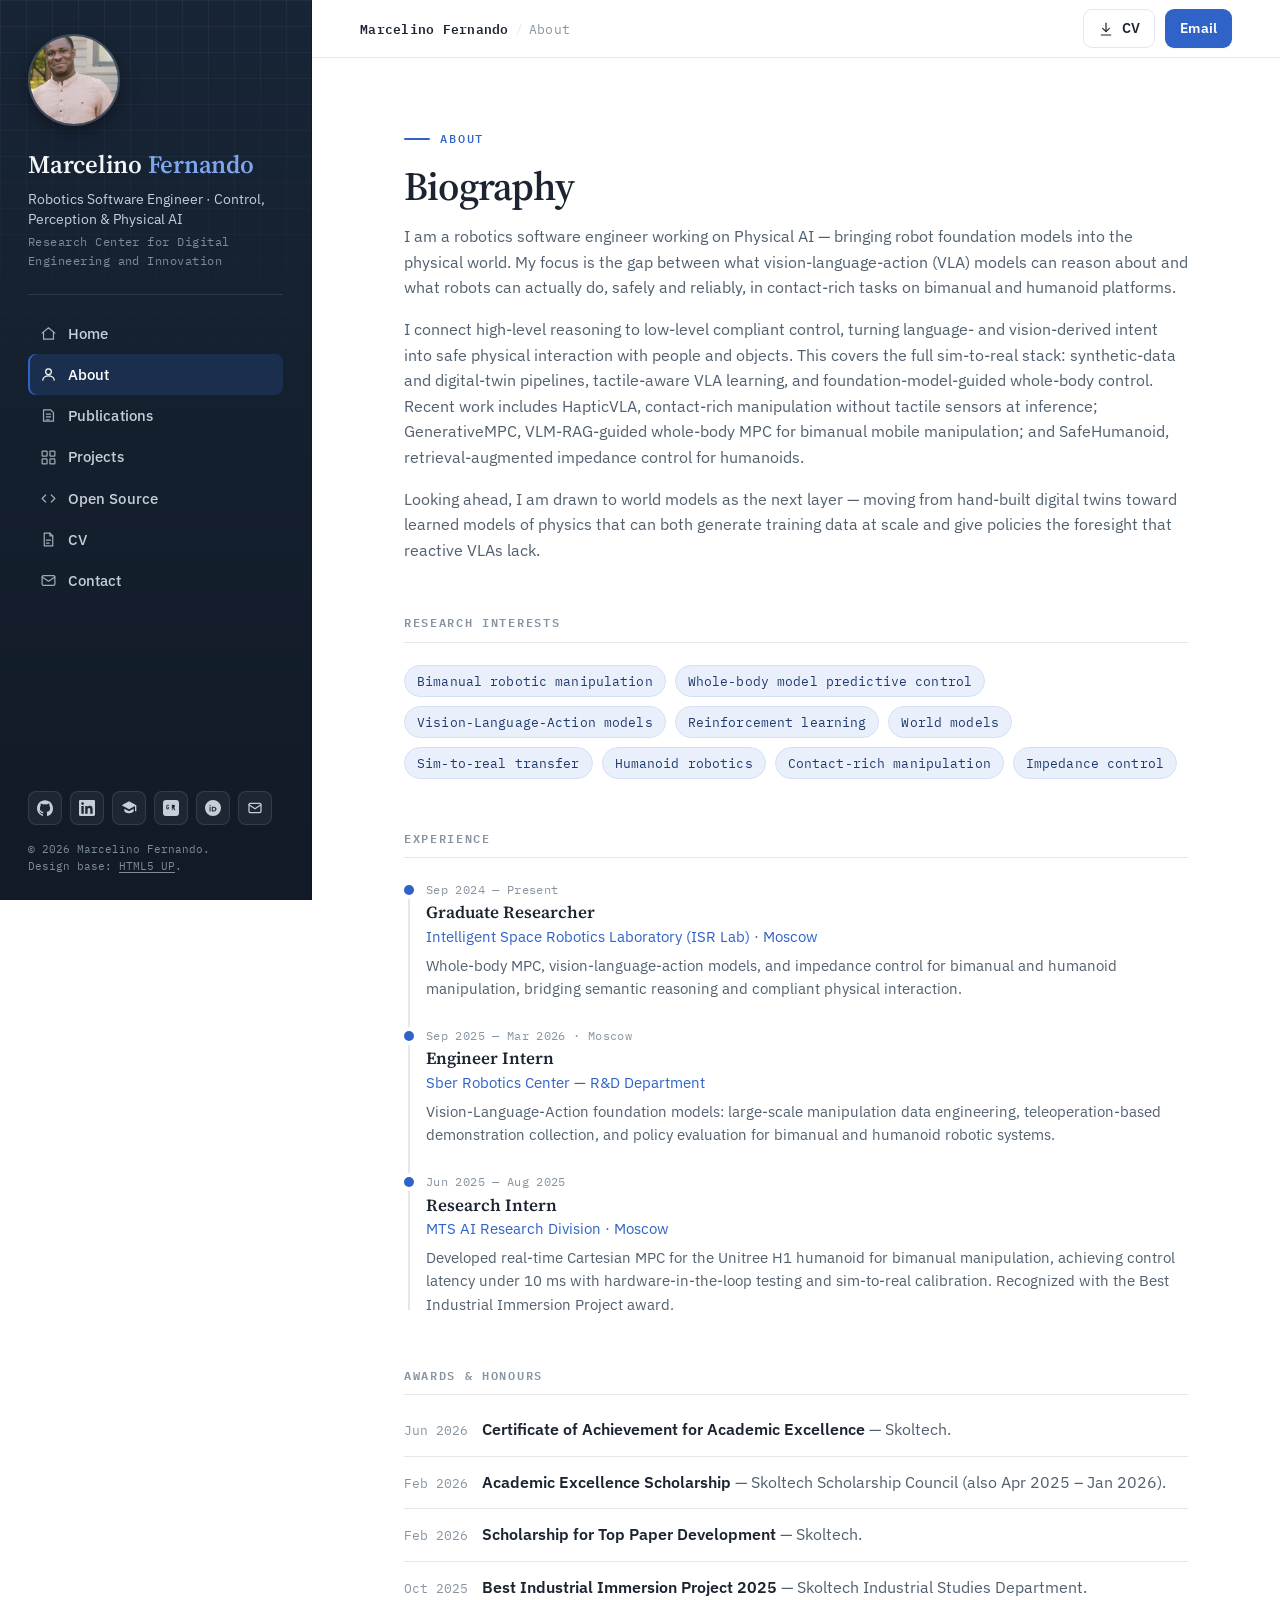
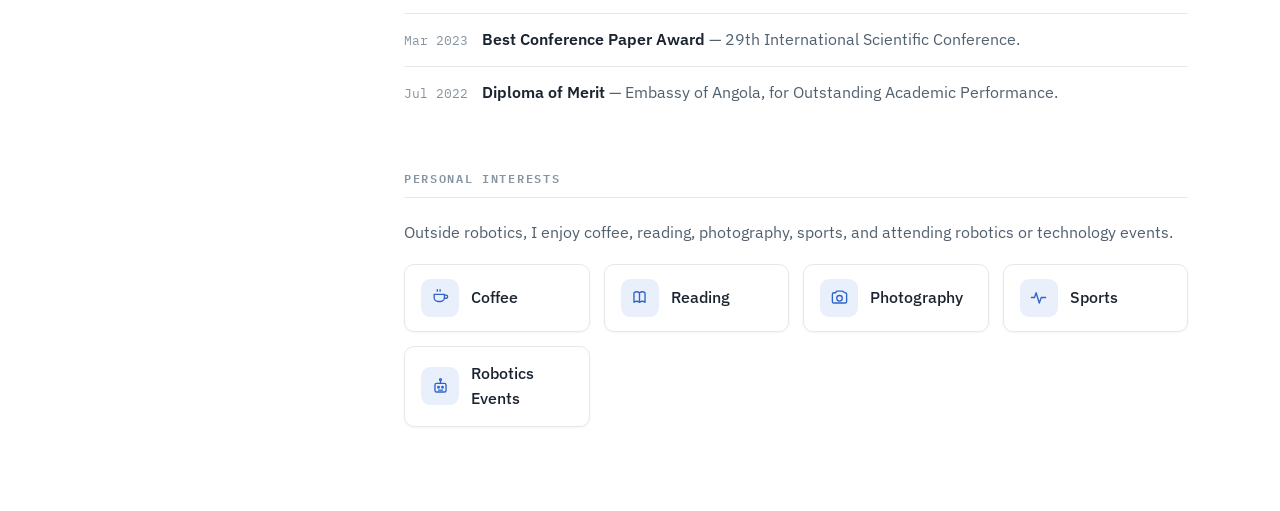
==== commit 3f611e9b: "Updated CV and achievements" ====
--- a/about.html
+++ b/about.html
@@ -109,7 +109,7 @@
 							<p class="tl-desc">Vision-Language-Action foundation models: large-scale manipulation data engineering, teleoperation-based demonstration collection, and policy evaluation for bimanual and humanoid robotic systems.</p>
 						</li>
 						<li class="tl-item">
-							<p class="tl-date">Jun 2025 — Oct 2025</p>
+							<p class="tl-date">Jun 2025 — Aug 2025</p>
 							<h3 class="tl-role">Research Intern</h3>
 							<p class="tl-org">MTS AI Research Division · Moscow</p>
 							<p class="tl-desc">Developed real-time Cartesian MPC for the Unitree H1 humanoid for bimanual manipulation, achieving control latency under 10 ms with hardware-in-the-loop testing and sim-to-real calibration. Recognized with the Best Industrial Immersion Project award.</p>
@@ -121,6 +121,7 @@
 				<section class="section">
 					<h2 class="section-head">Awards &amp; Honours</h2>
 					<ul class="awards">
+						<li><span class="yr">Jun 2026</span><span><b>Certificate of Achievement for Academic Excellence</b> — Skoltech.</span></li>
 						<li><span class="yr">Feb 2026</span><span><b>Academic Excellence Scholarship</b> — Skoltech Scholarship Council (also Apr 2025 – Jan 2026).</span></li>
 						<li><span class="yr">Feb 2026</span><span><b>Scholarship for Top Paper Development</b> — Skoltech.</span></li>
 						<li><span class="yr">Oct 2025</span><span><b>Best Industrial Immersion Project 2025</b> — Skoltech Industrial Studies Department.</span></li>
